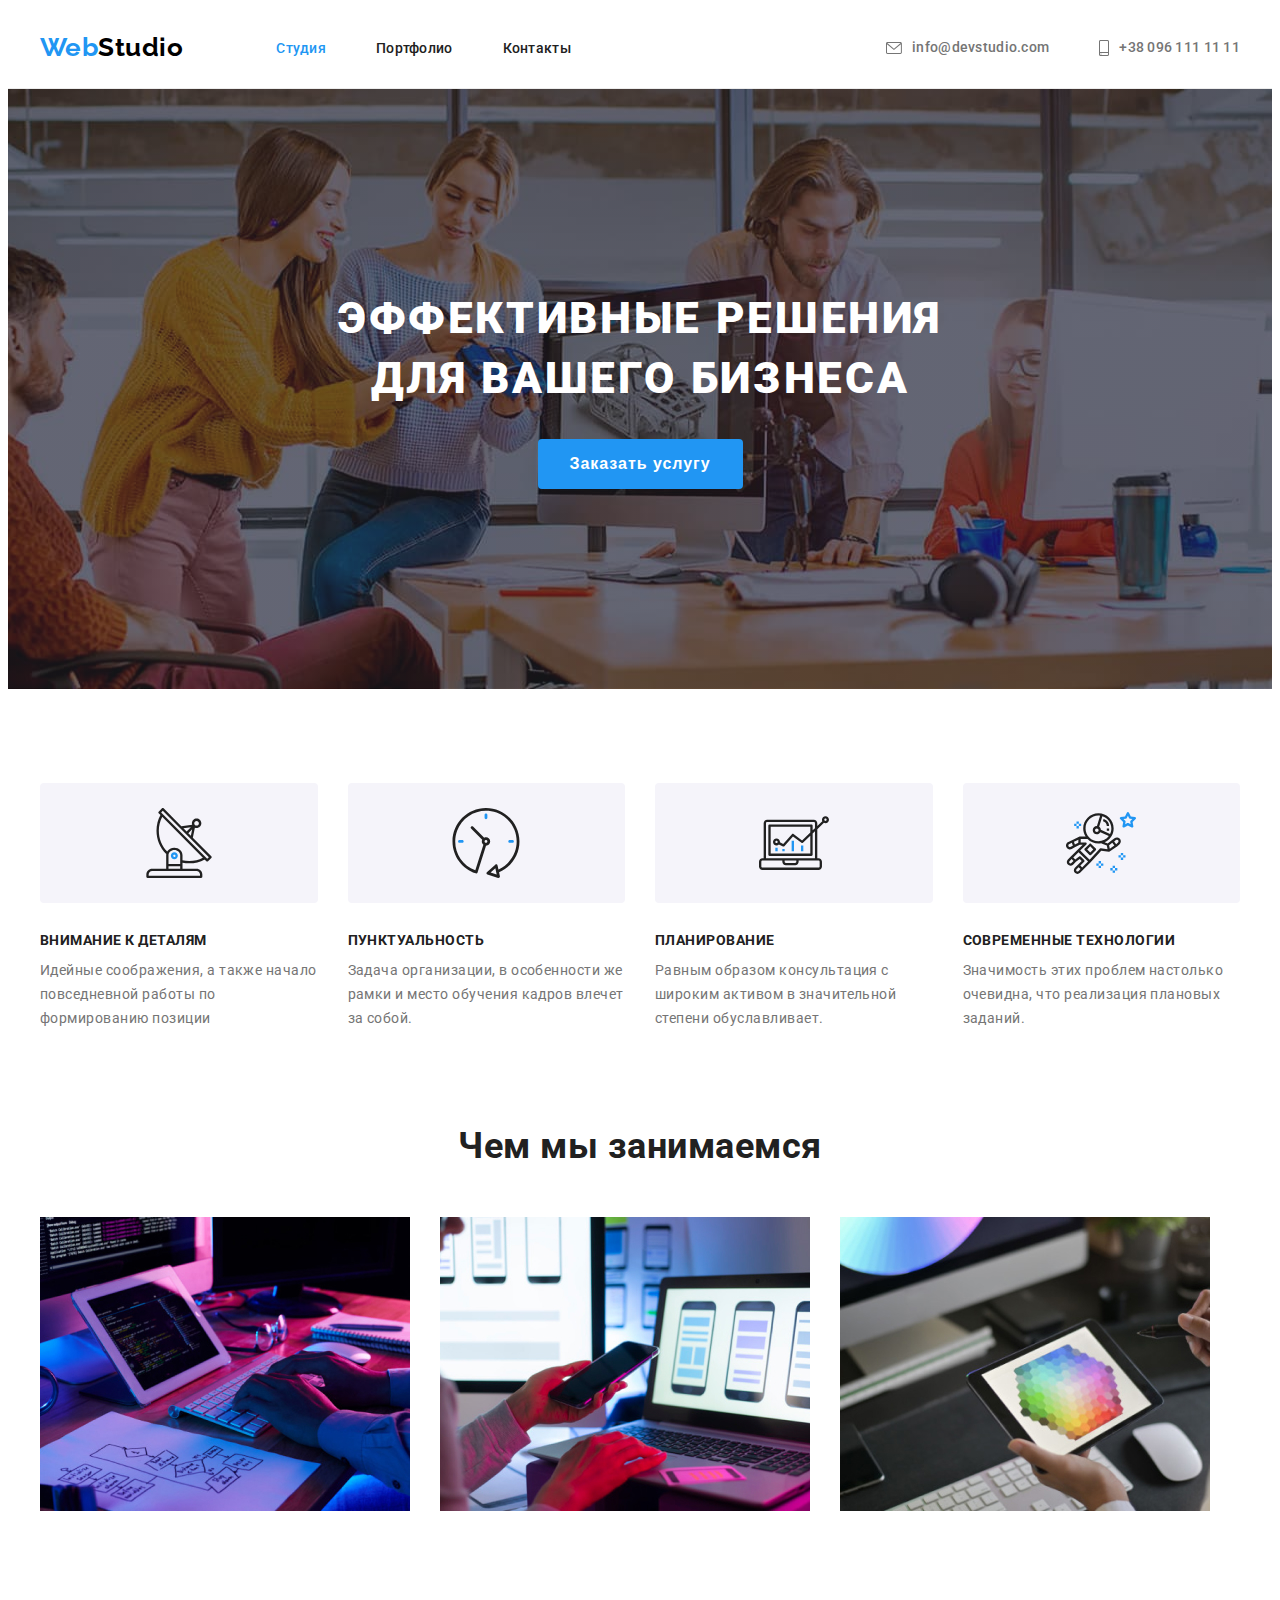
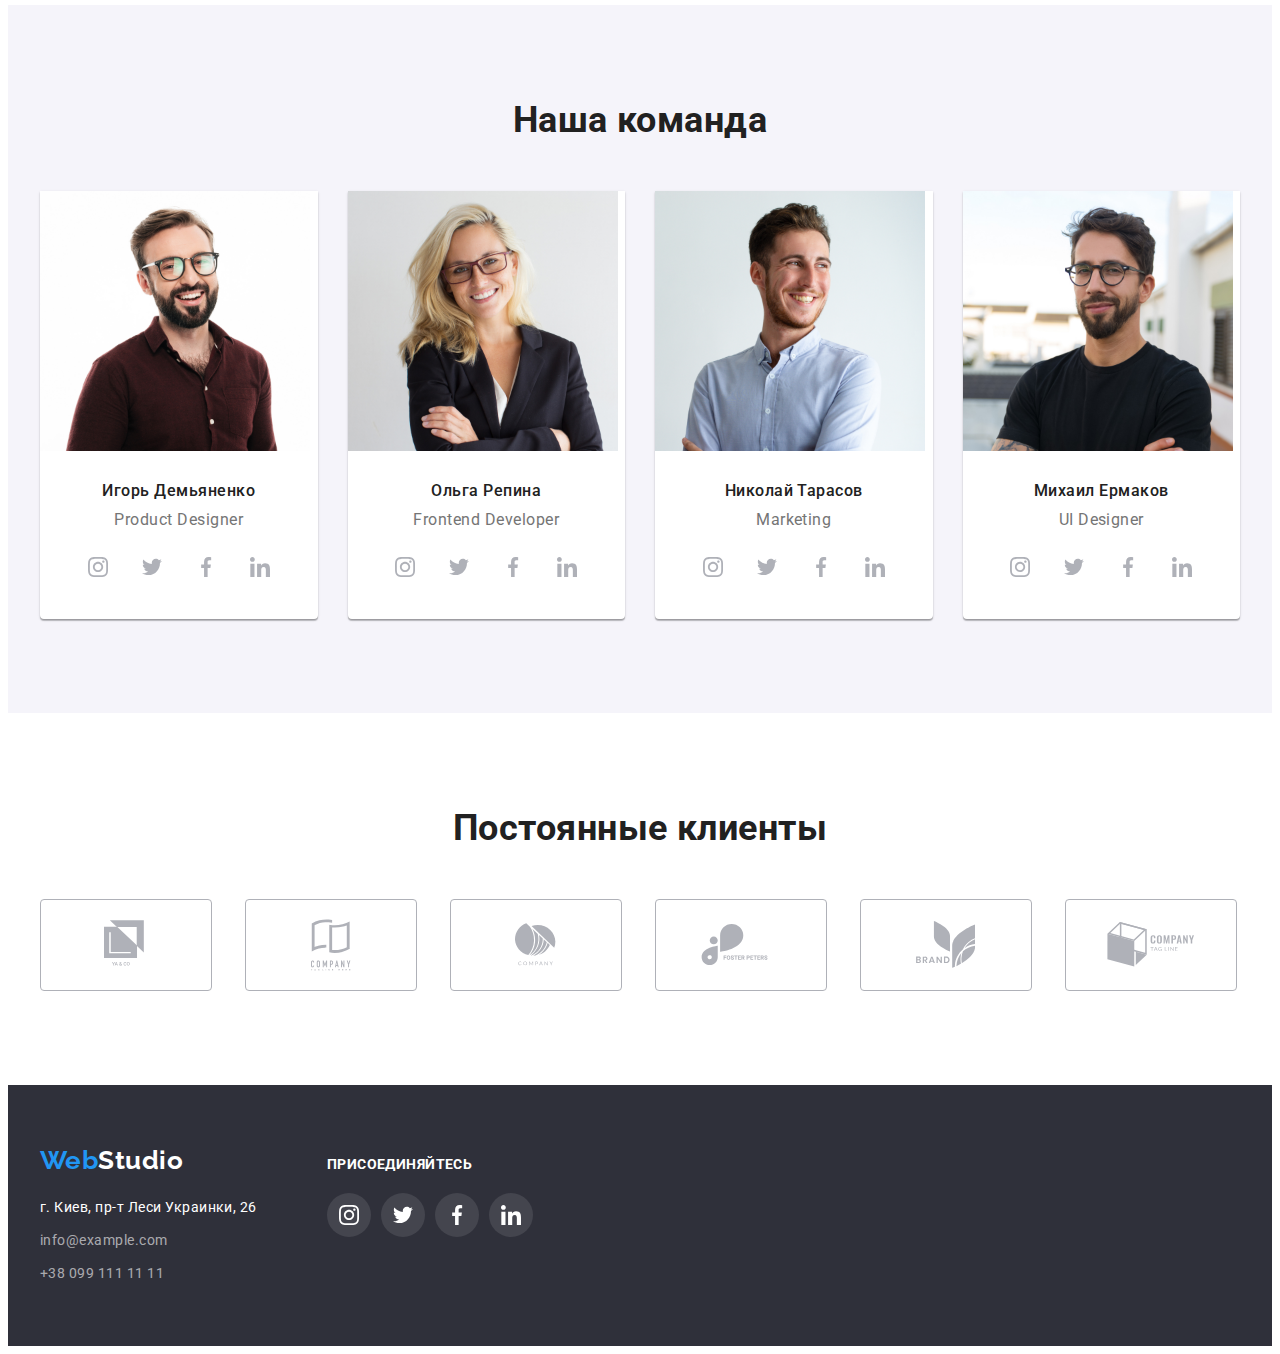
==== index.html @ 0d28faeb "Добавлена 4-я дз" ====
<!DOCTYPE html>
<html lang="ru">
  <head>
    <meta charset="UTF-8" />
    <meta name="viewport" content="width=device-width, initial-scale=1.0" />
    <title>Студия</title>
    <link
      rel="stylesheet"
      href="https://cdnjs.cloudflare.com/ajax/libs/modern-normalize/1.0.0/modern-normalize.css"
      integrity="sha512-Zx6MlUMKSVJoQ+83OwhdILe8cSEsCzfqThJd7J/VA2UrK6Ctj85p+xzqfyuNXE5B1k25uUdmJ2OzItbBy9GHAQ=="
      crossorigin="anonymous"
    />
    <link rel="preconnect" href="https://fonts.gstatic.com" />
    <link
      href="https://fonts.googleapis.com/css2?family=Raleway:wght@700&family=Roboto:wght@400;500;700;900&display=swap"
      rel="stylesheet"
    />
    <link rel="stylesheet" href="./css/styles.css" />
  </head>
  <body>
    <header class="page-header">
      <div class="container">
        <nav class="nav-menu">
          <a href="index.html" lang="en" class="logo link"
            ><span class="logo-title">Web</span>Studio</a
          >
          <ul class="site-nav list">
            <li class="site-nav-item">
              <a href="index.html" class="current link">Студия</a>
            </li>
            <li class="site-nav-item">
              <a href="./portfolio.html" class="link">Портфолио</a>
            </li>
            <li class="site-nav-item">
              <a href="Контакты" class="link">Контакты</a>
            </li>
          </ul>
        </nav>
        <ul class="contact list">
          <li class="site-nav-item">
         
            <a href="mailto:info@devstudio.com" class="contact-header link"
             aria-label="mail" >  <svg class="link-contact" width="16" height="12">
             <use href="../images/icon.svg#icon-envelope-hover">
           </svg>info@devstudio.com</a
            >
          </li>
          <li class="site-nav-item">
        
            <a href="tel:+380961111111" class="contact-header link" aria-label="call"
              >      <svg class="link-contact" width="10" height="16">
             <use href="../images/icon.svg#icon-smartphone">
           </svg>+38 096 111 11 11</a
            >
          </li>
        </ul>
      </div>
    </header>
    <main>
      <!--Hero-->

      <section class="hero main">
          <h1 class="hero-title">Эффективные решения для вашего бизнеса</h1>
          <button type="button" class="btn">Заказать услугу</button>
      </section>

      <!--Features-->

      <section class="section title-features">
        <div class="container">
          <h2 class="section-title visually-hidden">Особенности</h2>
          <ul class="features list">
            <li class="features-item">
              <div class="features-icon">
              <svg class="features-icon-item" width="70" height="70">
             <use href="../images/icon.svg#icon-antenna-1">
           </svg>
              </div>
              <h3 class="features-title">Внимание к деталям</h3>
              <p class="features-text">
                Идейные соображения, а также начало повседневной работы по
                формированию позиции
              </p>
            </li>
            <li class="features-item">
               <div class="features-icon">
              <svg class="features-icon-item" width="70" height="70">
             <use href="../images/icon.svg#icon-clock-1">
           </svg>
              </div>
              <h3 class="features-title">Пунктуальность</h3>
              <p class="features-text">
                Задача организации, в особенности же рамки и место обучения
                кадров влечет за собой.
              </p>
            </li>
            <li class="features-item">
               <div class="features-icon">
              <svg class="features-icon-item" width="70" height="70">
             <use href="../images/icon.svg#icon-diagram-1">
           </svg>
              </div>
              <h3 class="features-title">Планирование</h3>
              <p class="features-text">
                Равным образом консультация с широким активом в значительной
                степени обуславливает.
              </p>
            </li>
            <li class="features-item">
               <div class="features-icon">
              <svg class="features-icon-item" width="70" height="70">
             <use href="../images/icon.svg#icon-astronaut-1">
           </svg>
              </div>
              <h3 class="features-title">Современные технологии</h3>
              <p class="features-text">
                Значимость этих проблем настолько очевидна, что реализация
                плановых заданий.
              </p>
            </li>
          </ul>
        </div>
      </section>

      <!--Our work-->

      <section class="section title-work">
        <div class="container">
          <h2 class="section-title">Чем мы занимаемся</h2>
          <ul class="work list">
            <li class="work-item">
              <img
                src="./images/img-1.jpg"
                alt="Разработка приложений на компьютер"
                width="370"
                height="294"
              />
            </li>
            <li class="work-item">
              <img
                src="./images/img-2.jpg"
                alt="Разработка приложений на телефон"
                width="370"
                height="294"
              />
            </li>
            <li class="work-item">
              <img
                src="./images/img-3.jpg"
                alt="Разработка приложений на планшет"
                width="370"
                height="294"
              />
            </li>
          </ul>
        </div>
      </section>

      <!--Team-->

      <section class="section employees">
        <div class="container">
          <h2 class="section-title">Наша команда</h2>
          <ul class="team list">
            <li class="team-item">
              <img
                src="./images/employee-1.jpg"
                alt="Продуктовый дизайнер"
                width="270"
                height="260"
              />
              <div class="team-card">
                <h3 class="team-title">Игорь Демьяненко</h3>
                <p lang="en" class="team-text">Product Designer</p>
                         <ul class="team-icon list">
                <li class="team-icon-social"><a class="team-social" href="https://www.instagram.com/?hl=ru"> <svg class="team-icon-item" width="20" height="20">
             <use href="../images/icon.svg#icon-instagram-2">
           </svg></a></li>
                <li class="team-icon-social"><a class="team-social" href="https://twitter.com/?lang=ru"> <svg class="team-icon-item" width="20" height="20">
             <use href="../images/icon.svg#icon-twitter-1">
           </svg></a></li>
                <li class="team-icon-social"><a class="team-social" href="https://www.facebook.com/"> <svg class="team-icon-item" width="20" height="20">
             <use href="../images/icon.svg#icon-facebook-1">
           </svg></a></li>
                <li class="team-icon-social"> <a class="team-social" href="https://www.linkedin.com/"><svg class="team-icon-item" width="20" height="20">
             <use href="../images/icon.svg#icon-linkedin-1">
           </svg></a></li>
            </ul>
              </div>
            </li>
            <li class="team-item">
              <img
                src="./images/employee-2.jpg"
                alt="Разработчик пользовательского интерфейса"
                width="270"
                height="260"
              />
              <div class="team-card">
                <h3 class="team-title">Ольга Репина</h3>
                <p lang="en" class="team-text">Frontend Developer</p>
                         <ul class="team-icon list">
                <li class="team-icon-social"><a class="team-social" href="https://www.instagram.com/?hl=ru"> <svg class="team-icon-item" width="20" height="20">
             <use href="../images/icon.svg#icon-instagram-2">
           </svg></a></li>
                <li class="team-icon-social"><a class="team-social" href="https://twitter.com/?lang=ru"> <svg class="team-icon-item" width="20" height="20">
             <use href="../images/icon.svg#icon-twitter-1">
           </svg></a></li>
                <li class="team-icon-social"><a class="team-social" href="https://www.facebook.com/"> <svg class="team-icon-item" width="20" height="20">
             <use href="../images/icon.svg#icon-facebook-1">
           </svg></a></li>
                <li class="team-icon-social"> <a class="team-social" href="https://www.linkedin.com/"><svg class="team-icon-item" width="20" height="20">
             <use href="../images/icon.svg#icon-linkedin-1">
           </svg></a></li>
            </ul>
              </div>
            </li>
            <li class="team-item">
              <img
                src="./images/employee-3.jpg"
                alt="Маркетолог"
                width="270"
                height="260"
              />
              <div class="team-card">
                <h3 class="team-title">Николай Тарасов</h3>
                <p lang="en" class="team-text">Marketing</p>
                         <ul class="team-icon list">
                <li class="team-icon-social"><a class="team-social" href="https://www.instagram.com/?hl=ru"> <svg class="team-icon-item" width="20" height="20">
             <use href="../images/icon.svg#icon-instagram-2">
           </svg></a></li>
                <li class="team-icon-social"><a class="team-social" href="https://twitter.com/?lang=ru"> <svg class="team-icon-item" width="20" height="20">
             <use href="../images/icon.svg#icon-twitter-1">
           </svg></a></li>
                <li class="team-icon-social"><a class="team-social" href="https://www.facebook.com/"> <svg class="team-icon-item" width="20" height="20">
             <use href="../images/icon.svg#icon-facebook-1">
           </svg></a></li>
                <li class="team-icon-social"> <a class="team-social" href="https://www.linkedin.com/"><svg class="team-icon-item" width="20" height="20">
             <use href="../images/icon.svg#icon-linkedin-1">
           </svg></a></li>
            </ul>
              </div>
            </li>
            <li class="team-item">
              <img
                src="./images/employee-4.jpg"
                alt="Дизайнер"
                width="270"
                height="260"
              />
              <div class="team-card">
                <h3 class="team-title">Михаил Ермаков</h3>
                <p lang="en" class="team-text">UI Designer</p>
              
              <ul class="team-icon list">
                <li class="team-icon-social"><a class="team-social" href="https://www.instagram.com/?hl=ru"> <svg class="team-icon-item" width="20" height="20">
             <use href="../images/icon.svg#icon-instagram-2">
           </svg></a></li>
                <li class="team-icon-social"><a class="team-social" href="https://twitter.com/?lang=ru"> <svg class="team-icon-item" width="20" height="20">
             <use href="../images/icon.svg#icon-twitter-1">
           </svg></a></li>
                <li class="team-icon-social"><a class="team-social" href="https://www.facebook.com/"> <svg class="team-icon-item" width="20" height="20">
             <use href="../images/icon.svg#icon-facebook-1">
           </svg></a></li>
                <li class="team-icon-social"> <a class="team-social" href="https://www.linkedin.com/"><svg class="team-icon-item" width="20" height="20">
             <use href="../images/icon.svg#icon-linkedin-1">
           </svg></a></li>
            </ul>
            </li>
          </ul>
        </div>
      </section>
      <!-- Our Clients -->
      <section class="section">
        <div class="container">
        <h2 class="section-title">Постоянные клиенты</h1>
        <ul class="client list">
          <li class="client-item"><a class="client-link link" href=""><svg class="client-logo" width="44" height="49">
            <use href="../images/icon.svg#icon-logo-1"></use>
          </svg></a></li>
           <li class="client-item"><a class="client-link link" href=""><svg class="client-logo" width="40" height="52">
             <use href="../images/icon.svg#icon-logo-2"></use>
          </svg></a></li>
           <li class="client-item"><a class="client-link link" href=""><svg class="client-logo" width="41" height="43">
             <use href="../images/icon.svg#icon-logo-3"></use>
          </svg></a></li>
           <li class="client-item"><a class="client-link link" href=""><svg class="client-logo" width="80" height="42">
             <use href="../images/icon.svg#icon-logo-4"></use>
          </svg></a></li>
           <li class="client-item"><a class="client-link link" href=""><svg class="client-logo" width="59" height="47">
             <use href="../images/icon.svg#icon-logo-5"></use>
          </svg></a></li>
           <li class="client-item"><a class="client-link link" href=""><svg class="client-logo" width="88" height="45">
             <use href="../images/icon.svg#icon-logo-6"></use>
          </svg></a></li>
          
        </ul>
        </div>
      </section>
    </main>
    <footer class="page-footer">
      <div class="container info">
         <div class="contact-container">
        <a href="index.html" lang="en" class="logo link"
          ><span class="logo-title">Web</span
          ><span class="studio">Studio</span></a
        >
        <address class="address-menu">
         
          <ul class="address-nav list">
            <li class="address-item">
              <a
                href="https://goo.gl/maps/wcm8M9rtRjgam5ik7"
                target="_blank"
                rel="noreferrer noopener"
                class="map link"
                >г. Киев, пр-т Леси Украинки, 26</a
              >
            </li>
            <li class="address-item">
              <a href="mailto:info@example.com" class="address-footer link"
                >info@example.com</a
              >
            </li>
            <li class="address-item">
              <a href="tel:+380991111111" class="address-footer link"
                >+38 099 111 11 11</a
              >
            </li>
          </ul>
               
        </address>
        </div>
             <div class="social-connect">
                    <b class="connect-title">присоединяйтесь</b>
          <ul class="connect-social list">
                  <li class="connect-item"><a class="connect-icon-link link" href="https://www.instagram.com/?hl=ru"> <svg class="connect-icon-item" width="20" height="20">
             <use href="../images/icon.svg#icon-instagram-2">
           </svg></a></li>
                <li class="connect-item"><a  class="connect-icon-link link" href="https://twitter.com/?lang=ru"> <svg class="connect-icon-item" width="20" height="20">
             <use href="../images/icon.svg#icon-twitter-1">
           </svg></a></li>
                <li class="connect-item"><a  class="connect-icon-link link" href="https://www.facebook.com/"> <svg class="connect-icon-item" width="20" height="20">
             <use href="../images/icon.svg#icon-facebook-1">
           </svg></a></li>
                <li class="connect-item"> <a  class="connect-icon-link link" href="https://www.linkedin.com/"><svg class="connect-icon-item" width="20" height="20">
             <use href="../images/icon.svg#icon-linkedin-1">
           </svg></a></li>
          </ul>
          </div>
      </div>
    </footer>
  </body>
</html>
---- css/styles.css ----
/*Первичный цвет #757575 */
/* Вторичный цвет для заголовков #212121 */
/* #FFFFFF; */
/*акцент на  #2196F3;*/
/* бекграунд первиный  #E5E5E5; #FFFFFF */
/* бекграунд вторичный  #FFFFFF; */
/* бекграунд дополнителный #2F303A */
/* бекграунд дополнителный2 #F5F4FA; */
/* Первичный шрифт  'Roboto', sans-serif;*/
/* Вторичный шрифт  'Raleway',sans-serif;*/
:root {
  --primary-text-color: #757575;
  --title-text-color: #212121;
  --additional-text-color: #ffffff;
  --accent-text-color: #2196f3;
  --primary-bgr-color: #ffffff;
  --bg-additional-color: #2f303a;
  --accent-bg-color: #2196f3;
  --bg-additional2-color: #f5f4fa;
  --primary-font: 'Roboto', sans-serif;
  --second-font: 'Raleway', sans-serif;
}
body {
  color: var(--primary-text-color);
  background-color: var(--primary-bgr-color);
  font-family: var(--primary-font);
  font-weight: normal;
  letter-spacing: 0.03em;
}
.container {
  margin-left: auto;
  margin-right: auto;
  width: 1200px;
  padding-left: 15px;
  padding-right: 15px;
}
img {
  display: block;
}
.list {
  list-style: none;
  margin: 0;
  padding: 0;
}
.link {
  text-decoration: none;
}
/* Cкрытые заголовки */
.visually-hidden {
  position: absolute !important;
  clip: rect(1px 1px 1px 1px); /* IE6 IE7 */
  clip: rect(1px 1px 1px 1px);
  padding: 0 !important;
  border: 0 !important;
  height: 1px !important;
  width: 1px !important;
  overflow: hidden;
}

/* header */
.page-header {
  background-color: var(--primary-bgr-color);
  padding-top: 24px;
  padding-bottom: 25px;
  border-bottom: 1px solid #ececec;
}

.logo {
  color: #000000;
  font-family: var(--second-font);
  font-weight: bold;
  font-size: 26px;
  line-height: 1.2;
}
.logo-title {
  color: var(--accent-text-color);
}

.nav-menu,
.site-nav {
  display: flex;
  align-items: center;
}

.page-header .container {
  display: flex;
  align-items: center;
}

.site-nav,
.contact {
  display: flex;
}
.site-nav {
  margin-left: 93px;
}
.contact {
  margin-left: auto;
}

.site-nav-item:not(:last-child) {
  margin-right: 50px;
}
.site-nav .link {
  color: var(--title-text-color);
  font-weight: 500;
  font-size: 14px;
  line-height: 1.14;
  letter-spacing: 0.02em;
}

.site-nav .link:focus,
.site-nav .link:hover,
.contact-header:focus,
.contact-header:hover,
.link-contact:hover,
.link-contact:focus {
  color: var(--accent-text-color);
  fill: var(--accent-text-color);
}
.site-nav .current.link {
  color: var(--accent-text-color);
}

.contact-header {
  color: var(--primary-text-color);
  fill: var(--primary-text-color);
  font-weight: 500;
  font-size: 14px;
  line-height: 1.14;
  letter-spacing: 0.02em;
  display: flex;
  align-items: center;
}

.link-contact {
  margin-right: 10px;
}

/* hero */
.hero {
  background-color: #c4c4c4;
  padding-top: 200px;
  padding-bottom: 200px;
}
.main {
  max-width: 1600px;
  text-align: center;
  margin: 0 auto;
  background-image: linear-gradient(
      rgba(47, 48, 58, 0.4),
      rgba(47, 48, 58, 0.4)
    ),
    url(../images/hero/hero.jpg);
  background-repeat: no-repeat;
  background-position: center;
  background-size: cover;
}
.hero-title {
  margin-top: 0;
  color: var(--additional-text-color);
  font-weight: 900;
  font-size: 44px;
  line-height: 1.36;
  letter-spacing: 0.06em;
  text-transform: uppercase;
  width: 696px;
  margin: 0 auto 30px;
}
.btn {
  min-width: 200px;
  color: var(--additional-text-color);
  background-color: var(--accent-bg-color);
  border-radius: 4px;
  border: none;
  font-weight: bold;
  font-size: 16px;
  line-height: 1.87;
  text-align: center;
  letter-spacing: 0.06em;
  cursor: pointer;
  padding: 10px 32px;
}
.btn:hover,
.btn:focus {
  background-color: #188ce8;
}
.section {
  padding-top: 94px;
  padding-bottom: 94px;
}
/* section */
.section-title {
  margin-top: 0;
  margin-bottom: 50px;
  color: var(--title-text-color);
  font-weight: bold;
  font-size: 36px;
  line-height: 1.17;
  text-align: center;
}
/* features */
.features {
  display: flex;
  flex-wrap: wrap;
  margin-left: -30px;
  margin-top: -30px;
}
.section.title-features {
  padding-bottom: 0;
}
.features-item {
  flex-basis: calc((100% - 4 * 30px) / 4);
  margin-left: 30px;
  margin-top: 30px;
}

.features .features-title {
  margin-top: 0;
  margin-bottom: 10px;
  color: var(--title-text-color);
  font-weight: bold;
  font-size: 14px;
  line-height: 1.14;
  text-transform: uppercase;
}
.features-text {
  margin-top: 0;
  margin-bottom: 0;
  font-size: 14px;
  line-height: 1.71;
}
.features-icon {
  background-color: var(--bg-additional2-color);
  border-radius: 4px;
  margin-bottom: 30px;
  padding: 25px 100px;
  display: flex;
  justify-content: center;
  align-items: center;
}
.features-icon-item {
  fill: var(--title-text-color);
}
/* work */
.work {
  display: flex;
  flex-wrap: wrap;
  margin-top: -30px;
  margin-left: -30px;
}
.work-item {
  flex-basis: calc(100% / 3- 30px);
  margin-top: 30px;
  margin-left: 30px;
}
.section.title-work {
  padding-top: 94px;
}

/* Team */
.section.employees {
  background-color: var(--bg-additional2-color);
}
.team {
  display: flex;
  flex-wrap: wrap;
  margin-top: -30px;
  margin-left: -30px;
}

.team-item {
  flex-basis: calc((100% - 4 * 30px) / 4);
  margin-top: 30px;
  margin-left: 30px;
  background-color: var(--additional-text-color);
  box-shadow: 0px 1px 3px rgba(0, 0, 0, 0.12), 0px 1px 1px rgba(0, 0, 0, 0.14),
    0px 2px 1px rgba(0, 0, 0, 0.2);
  border-radius: 0px 0px 4px 4px;
}
.team-card {
  padding-top: 30px;
  padding-bottom: 30px;
}
.team .team-title {
  margin-top: 0;
  margin-bottom: 10px;
  color: var(--title-text-color);
  font-weight: 500;
  font-size: 16px;
  line-height: 1.19;
  text-align: center;
}
.team-text {
  margin-top: 0;
  margin-bottom: 16px;
  font-size: 16px;
  line-height: 1.19;
  text-align: center;
}
.team-icon {
  display: flex;
  justify-content: center;
}
.team-icon-social:not(:last-child) {
  margin-right: 10px;
}

.team-social {
  width: 44px;
  height: 44px;
  fill: #afb1b8;
  display: flex;
  justify-content: center;
  align-items: center;
}

.team-social:hover,
.team-social:focus {
  fill: var(--additional-text-color);
  border-radius: 50%;
  background-color: var(--accent-text-color);
}
.client {
  display: flex;
  flex-wrap: wrap;
  margin-top: -30px;
  margin-left: -30px;
}
.client-item {
  flex-basis: calc((100% - 6 * 30px) / 6);
  margin-top: 30px;
  margin-left: 30px;
}
.client-link {
  width: 170px;
  height: 90px;
  border: 1px solid #afb1b8;
  border-radius: 4px;
  display: flex;
  justify-content: center;
  align-items: center;
  fill: #afb1b8;
}

.client-link:hover,
.client-link:focus {
  fill: var(--accent-bg-color);
  border: 1px solid #2196f3;
}

/* footer */
.page-footer {
  background-color: var(--bg-additional-color);
  padding-top: 60px;
  padding-bottom: 60px;
}
.info {
  display: flex;
  align-items: baseline;
}
.studio {
  color: var(--additional-text-color);
}
.page-footer .logo {
  display: inline-block;
  margin-top: 0;
  margin-bottom: 20px;
}
.address-menu {
  font-style: normal;
}

.address-item:not(:last-child) {
  margin-bottom: 9px;
}
.address-footer {
  color: rgba(255, 255, 255, 0.6);
  font-size: 14px;
  line-height: 1.71;
}
.map {
  color: var(--additional-text-color);
  font-size: 14px;
  line-height: 1.71;
}
/* social link footer */
.connect-title {
  margin-top: 0;
  margin-bottom: 20px;
  font-weight: bold;
  font-size: 14px;
  line-height: 1.14;
  letter-spacing: 0.03em;
  text-transform: uppercase;
  color: var(--additional-text-color);
  display: inline-block;
}

.social-connect {
  margin-left: 70px;
}
.connect-social {
  display: flex;
}
.connect-icon-link {
  width: 44px;
  height: 44px;
  border-radius: 50%;
  background-color: rgba(255, 255, 255, 0.1);
  display: flex;
  justify-content: center;
  align-items: center;
}
.connect-icon-item {
  fill: var(--primary-bgr-color);
}
.connect-icon-link:hover,
.connect-icon-link:focus {
  background-color: var(--accent-text-color);
}
.connect-item:not(:last-child) {
  margin-right: 10px;
}
/* main портфолио */
.filter {
  display: flex;
  justify-content: center;
  margin-bottom: 50px;
}
.filter-item:not(:last-child) {
  margin-right: 8px;
}
.filter-btn {
  color: var(--title-text-color);
  background-color: var(--bg-additional2-color);
  font-weight: 500;
  font-size: 16px;
  line-height: 1.62;
  text-align: center;
  font-style: inherit;
  border-radius: 4px;
  border: none;
  cursor: pointer;
  padding: 6px 22px;
}
.filter-btn:hover,
.filter-btn:focus {
  background-color: var(--accent-text-color);
  color: var(--additional-text-color);
  box-shadow: 0px 3px 1px rgba(0, 0, 0, 0.1), 0px 1px 2px rgba(0, 0, 0, 0.08),
    0px 2px 2px rgba(0, 0, 0, 0.12);
  outline: none;
}
.project-title {
  font-weight: bold;
  font-size: 18px;
  line-height: 2;
  letter-spacing: 0.06em;
  color: var(--title-text-color);
  margin-top: 0;
  margin-bottom: 4px;
}

.project-text {
  font-size: 16px;
  line-height: 1.87;
  margin: 0;
  color: var(--primary-text-color);
}
.project {
  display: flex;
  flex-wrap: wrap;
}

.project-item {
  width: 370px;
  margin-right: 30px;
  margin-bottom: 30px;
}
.project-item:nth-child(3n) {
  margin-right: 0;
}

.project-item:nth-last-child(-n + 3) {
  margin-bottom: 0;
}
.border-card {
  padding: 20px 24px;
  border: 1px solid #eeeeee;
  border-top: none;
}
.project-link:hover {
  display: block;
  box-shadow: 0px 1px 1px rgba(0, 0, 0, 0.12), 0px 4px 4px rgba(0, 0, 0, 0.06),
    1px 4px 6px rgba(0, 0, 0, 0.16);
}
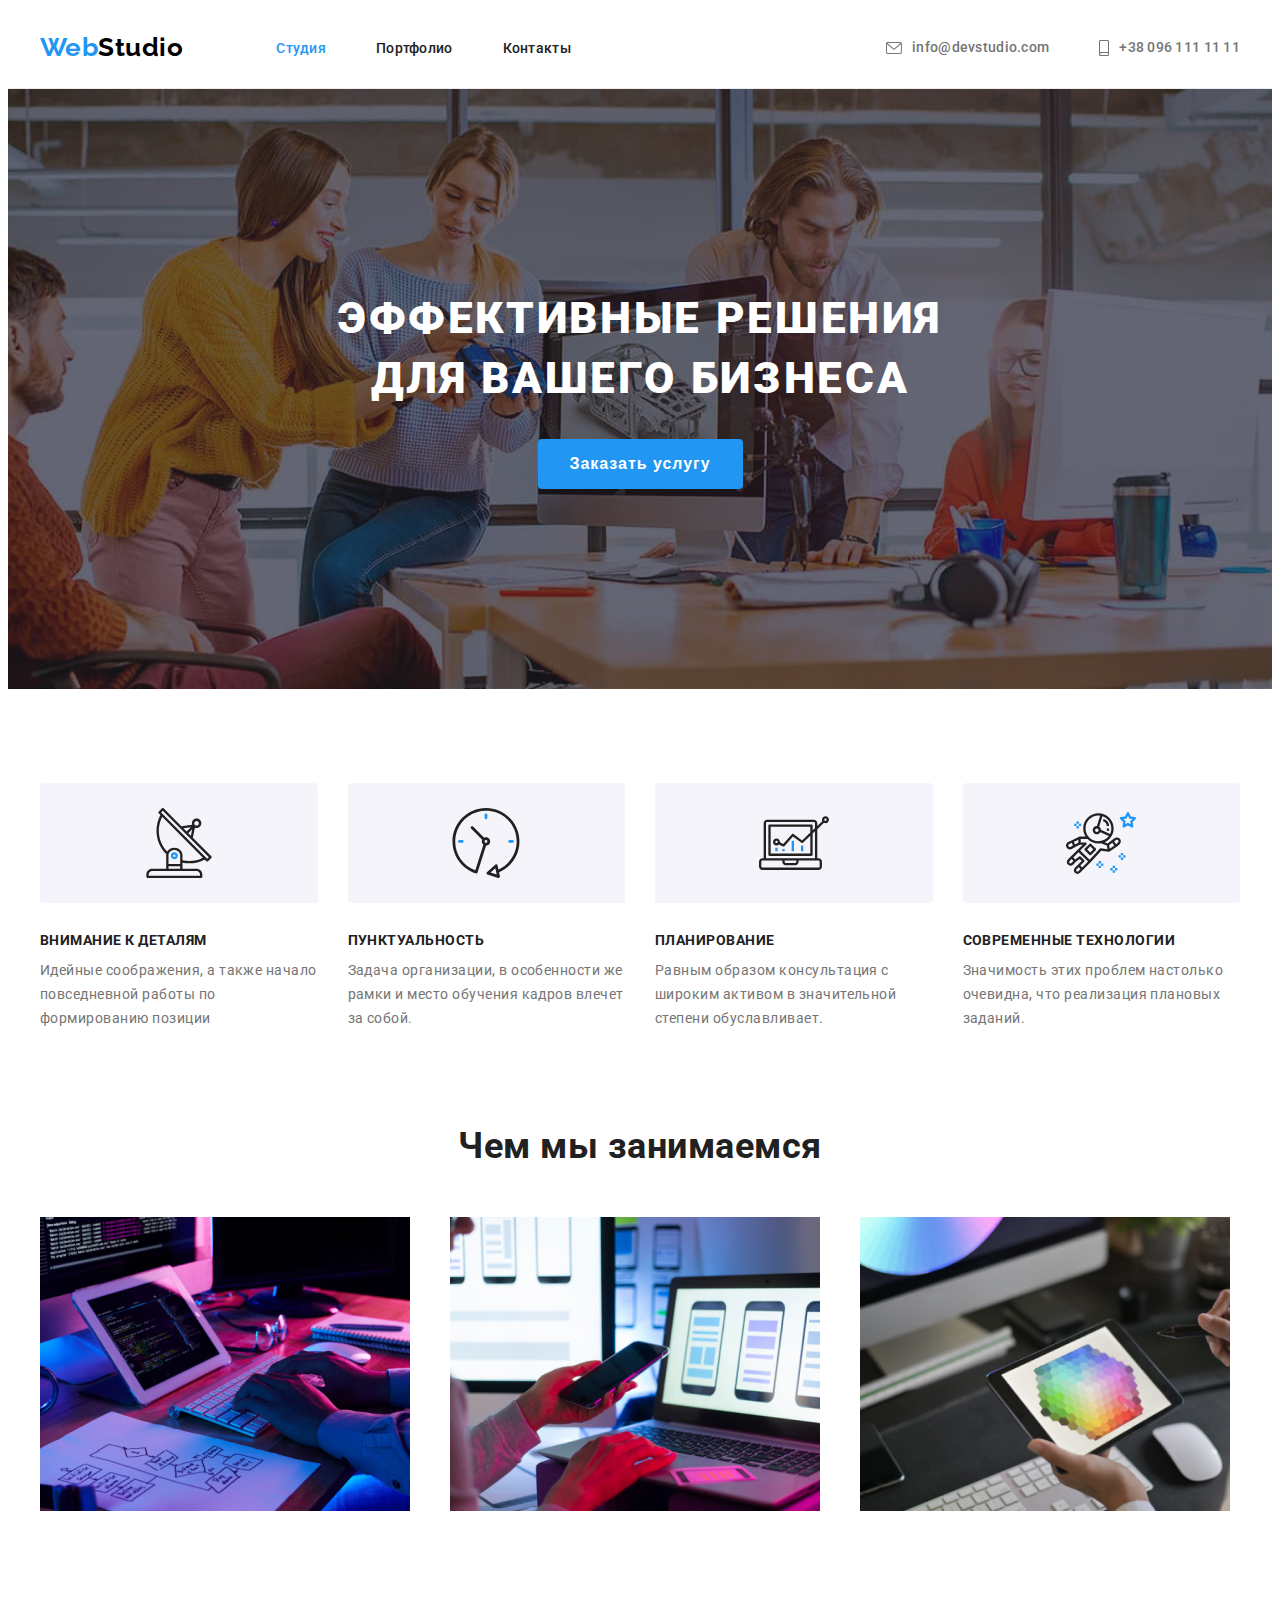
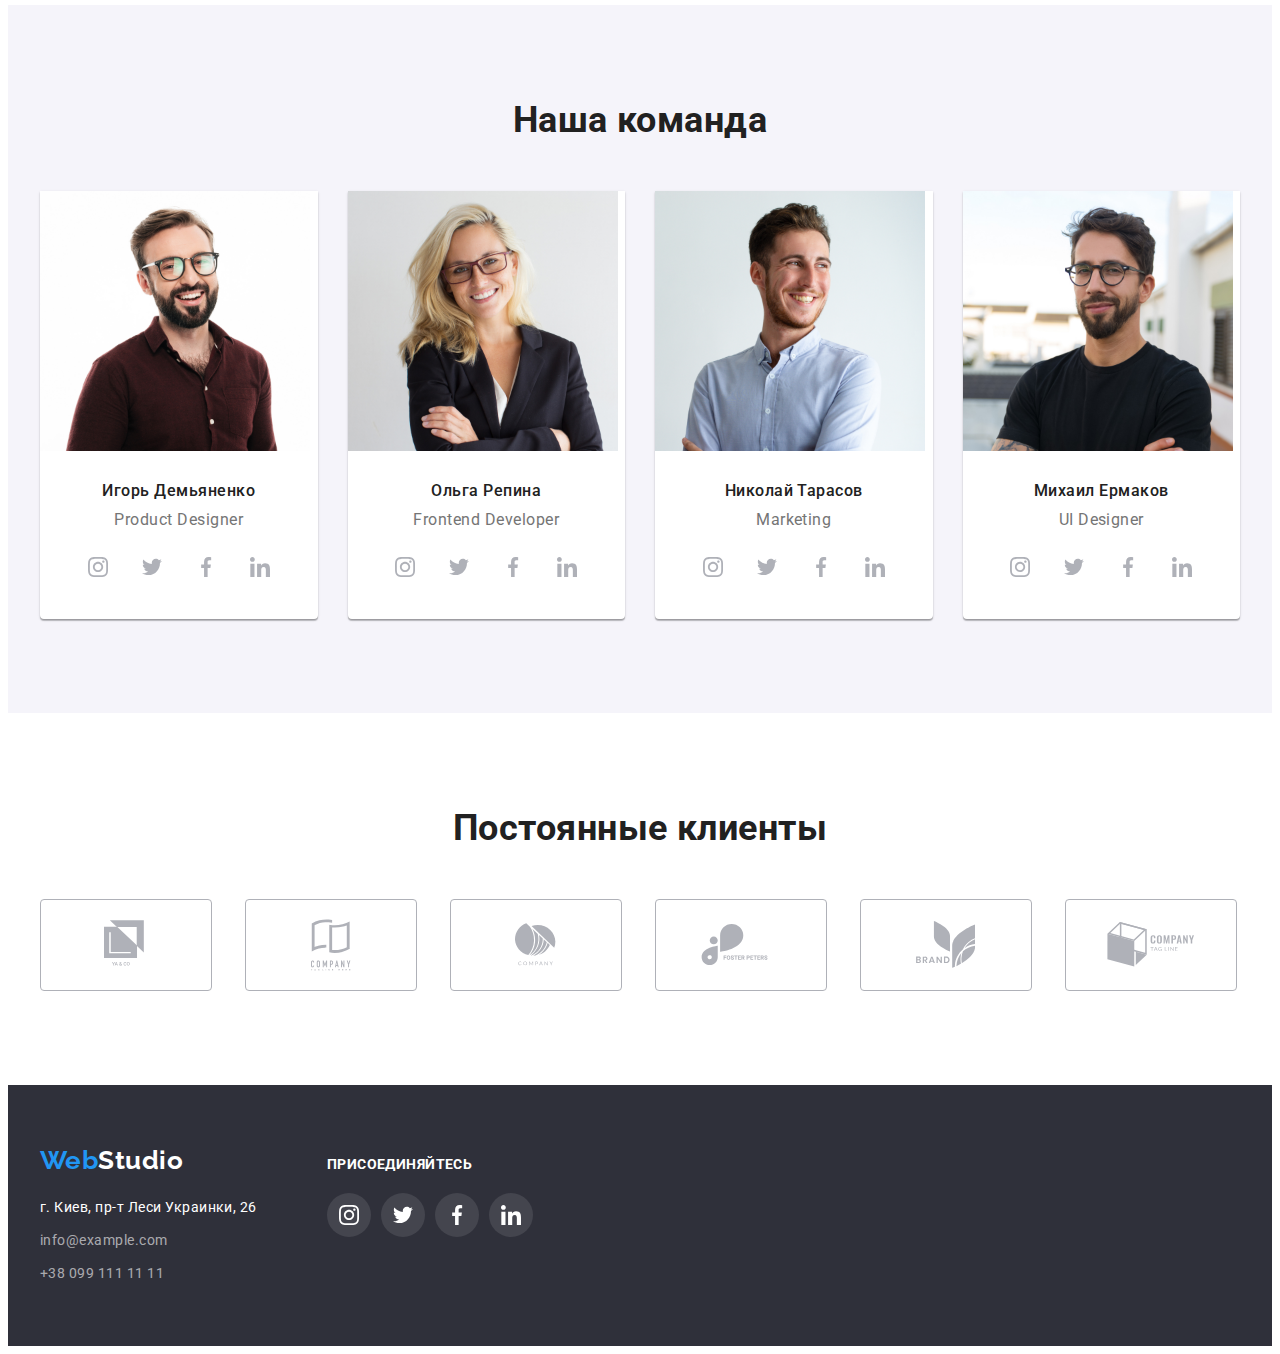
==== commit 5a5df5bd: "поменян путь для свг" ====
--- a/index.html
+++ b/index.html
@@ -38,19 +38,25 @@
         </nav>
         <ul class="contact list">
           <li class="site-nav-item">
-         
-            <a href="mailto:info@devstudio.com" class="contact-header link"
-             aria-label="mail" >  <svg class="link-contact" width="16" height="12">
-             <use href="../images/icon.svg#icon-envelope-hover">
-           </svg>info@devstudio.com</a
+            <a
+              href="mailto:info@devstudio.com"
+              class="contact-header link"
+              aria-label="mail"
+            >
+              <svg class="link-contact" width="16" height="12">
+                <use href="./images/icon.svg#icon-envelope-hover"></use></svg
+              >info@devstudio.com</a
             >
           </li>
           <li class="site-nav-item">
-        
-            <a href="tel:+380961111111" class="contact-header link" aria-label="call"
-              >      <svg class="link-contact" width="10" height="16">
-             <use href="../images/icon.svg#icon-smartphone">
-           </svg>+38 096 111 11 11</a
+            <a
+              href="tel:+380961111111"
+              class="contact-header link"
+              aria-label="call"
+            >
+              <svg class="link-contact" width="10" height="16">
+                <use href="./images/icon.svg#icon-smartphone"></use></svg
+              >+38 096 111 11 11</a
             >
           </li>
         </ul>
@@ -60,8 +66,8 @@
       <!--Hero-->
 
       <section class="hero main">
-          <h1 class="hero-title">Эффективные решения для вашего бизнеса</h1>
-          <button type="button" class="btn">Заказать услугу</button>
+        <h1 class="hero-title">Эффективные решения для вашего бизнеса</h1>
+        <button type="button" class="btn">Заказать услугу</button>
       </section>
 
       <!--Features-->
@@ -72,9 +78,9 @@
           <ul class="features list">
             <li class="features-item">
               <div class="features-icon">
-              <svg class="features-icon-item" width="70" height="70">
-             <use href="../images/icon.svg#icon-antenna-1">
-           </svg>
+                <svg class="features-icon-item" width="70" height="70">
+                  <use href="./images/icon.svg#icon-antenna-1"></use>
+                </svg>
               </div>
               <h3 class="features-title">Внимание к деталям</h3>
               <p class="features-text">
@@ -83,10 +89,10 @@
               </p>
             </li>
             <li class="features-item">
-               <div class="features-icon">
-              <svg class="features-icon-item" width="70" height="70">
-             <use href="../images/icon.svg#icon-clock-1">
-           </svg>
+              <div class="features-icon">
+                <svg class="features-icon-item" width="70" height="70">
+                  <use href="./images/icon.svg#icon-clock-1"></use>
+                </svg>
               </div>
               <h3 class="features-title">Пунктуальность</h3>
               <p class="features-text">
@@ -95,10 +101,10 @@
               </p>
             </li>
             <li class="features-item">
-               <div class="features-icon">
-              <svg class="features-icon-item" width="70" height="70">
-             <use href="../images/icon.svg#icon-diagram-1">
-           </svg>
+              <div class="features-icon">
+                <svg class="features-icon-item" width="70" height="70">
+                  <use href="./images/icon.svg#icon-diagram-1"></use>
+                </svg>
               </div>
               <h3 class="features-title">Планирование</h3>
               <p class="features-text">
@@ -107,10 +113,10 @@
               </p>
             </li>
             <li class="features-item">
-               <div class="features-icon">
-              <svg class="features-icon-item" width="70" height="70">
-             <use href="../images/icon.svg#icon-astronaut-1">
-           </svg>
+              <div class="features-icon">
+                <svg class="features-icon-item" width="70" height="70">
+                  <use href="./images/icon.svg#icon-astronaut-1"></use>
+                </svg>
               </div>
               <h3 class="features-title">Современные технологии</h3>
               <p class="features-text">
@@ -172,20 +178,43 @@
               <div class="team-card">
                 <h3 class="team-title">Игорь Демьяненко</h3>
                 <p lang="en" class="team-text">Product Designer</p>
-                         <ul class="team-icon list">
-                <li class="team-icon-social"><a class="team-social" href="https://www.instagram.com/?hl=ru"> <svg class="team-icon-item" width="20" height="20">
-             <use href="../images/icon.svg#icon-instagram-2">
-           </svg></a></li>
-                <li class="team-icon-social"><a class="team-social" href="https://twitter.com/?lang=ru"> <svg class="team-icon-item" width="20" height="20">
-             <use href="../images/icon.svg#icon-twitter-1">
-           </svg></a></li>
-                <li class="team-icon-social"><a class="team-social" href="https://www.facebook.com/"> <svg class="team-icon-item" width="20" height="20">
-             <use href="../images/icon.svg#icon-facebook-1">
-           </svg></a></li>
-                <li class="team-icon-social"> <a class="team-social" href="https://www.linkedin.com/"><svg class="team-icon-item" width="20" height="20">
-             <use href="../images/icon.svg#icon-linkedin-1">
-           </svg></a></li>
-            </ul>
+                <ul class="team-icon list">
+                  <li class="team-icon-social">
+                    <a
+                      class="team-social"
+                      href="https://www.instagram.com/?hl=ru"
+                    >
+                      <svg class="team-icon-item" width="20" height="20">
+                        <use
+                          href="../images/icon.svg#icon-instagram-2"
+                        ></use></svg
+                    ></a>
+                  </li>
+                  <li class="team-icon-social">
+                    <a class="team-social" href="https://twitter.com/?lang=ru">
+                      <svg class="team-icon-item" width="20" height="20">
+                        <use
+                          href="../images/icon.svg#icon-twitter-1"
+                        ></use></svg
+                    ></a>
+                  </li>
+                  <li class="team-icon-social">
+                    <a class="team-social" href="https://www.facebook.com/">
+                      <svg class="team-icon-item" width="20" height="20">
+                        <use
+                          href="../images/icon.svg#icon-facebook-1"
+                        ></use></svg
+                    ></a>
+                  </li>
+                  <li class="team-icon-social">
+                    <a class="team-social" href="https://www.linkedin.com/"
+                      ><svg class="team-icon-item" width="20" height="20">
+                        <use
+                          href="../images/icon.svg#icon-linkedin-1"
+                        ></use></svg
+                    ></a>
+                  </li>
+                </ul>
               </div>
             </li>
             <li class="team-item">
@@ -198,20 +227,43 @@
               <div class="team-card">
                 <h3 class="team-title">Ольга Репина</h3>
                 <p lang="en" class="team-text">Frontend Developer</p>
-                         <ul class="team-icon list">
-                <li class="team-icon-social"><a class="team-social" href="https://www.instagram.com/?hl=ru"> <svg class="team-icon-item" width="20" height="20">
-             <use href="../images/icon.svg#icon-instagram-2">
-           </svg></a></li>
-                <li class="team-icon-social"><a class="team-social" href="https://twitter.com/?lang=ru"> <svg class="team-icon-item" width="20" height="20">
-             <use href="../images/icon.svg#icon-twitter-1">
-           </svg></a></li>
-                <li class="team-icon-social"><a class="team-social" href="https://www.facebook.com/"> <svg class="team-icon-item" width="20" height="20">
-             <use href="../images/icon.svg#icon-facebook-1">
-           </svg></a></li>
-                <li class="team-icon-social"> <a class="team-social" href="https://www.linkedin.com/"><svg class="team-icon-item" width="20" height="20">
-             <use href="../images/icon.svg#icon-linkedin-1">
-           </svg></a></li>
-            </ul>
+                <ul class="team-icon list">
+                  <li class="team-icon-social">
+                    <a
+                      class="team-social"
+                      href="https://www.instagram.com/?hl=ru"
+                    >
+                      <svg class="team-icon-item" width="20" height="20">
+                        <use
+                          href="../images/icon.svg#icon-instagram-2"
+                        ></use></svg
+                    ></a>
+                  </li>
+                  <li class="team-icon-social">
+                    <a class="team-social" href="https://twitter.com/?lang=ru">
+                      <svg class="team-icon-item" width="20" height="20">
+                        <use
+                          href="../images/icon.svg#icon-twitter-1"
+                        ></use></svg
+                    ></a>
+                  </li>
+                  <li class="team-icon-social">
+                    <a class="team-social" href="https://www.facebook.com/">
+                      <svg class="team-icon-item" width="20" height="20">
+                        <use
+                          href="../images/icon.svg#icon-facebook-1"
+                        ></use></svg
+                    ></a>
+                  </li>
+                  <li class="team-icon-social">
+                    <a class="team-social" href="https://www.linkedin.com/"
+                      ><svg class="team-icon-item" width="20" height="20">
+                        <use
+                          href="../images/icon.svg#icon-linkedin-1"
+                        ></use></svg
+                    ></a>
+                  </li>
+                </ul>
               </div>
             </li>
             <li class="team-item">
@@ -224,20 +276,43 @@
               <div class="team-card">
                 <h3 class="team-title">Николай Тарасов</h3>
                 <p lang="en" class="team-text">Marketing</p>
-                         <ul class="team-icon list">
-                <li class="team-icon-social"><a class="team-social" href="https://www.instagram.com/?hl=ru"> <svg class="team-icon-item" width="20" height="20">
-             <use href="../images/icon.svg#icon-instagram-2">
-           </svg></a></li>
-                <li class="team-icon-social"><a class="team-social" href="https://twitter.com/?lang=ru"> <svg class="team-icon-item" width="20" height="20">
-             <use href="../images/icon.svg#icon-twitter-1">
-           </svg></a></li>
-                <li class="team-icon-social"><a class="team-social" href="https://www.facebook.com/"> <svg class="team-icon-item" width="20" height="20">
-             <use href="../images/icon.svg#icon-facebook-1">
-           </svg></a></li>
-                <li class="team-icon-social"> <a class="team-social" href="https://www.linkedin.com/"><svg class="team-icon-item" width="20" height="20">
-             <use href="../images/icon.svg#icon-linkedin-1">
-           </svg></a></li>
-            </ul>
+                <ul class="team-icon list">
+                  <li class="team-icon-social">
+                    <a
+                      class="team-social"
+                      href="https://www.instagram.com/?hl=ru"
+                    >
+                      <svg class="team-icon-item" width="20" height="20">
+                        <use
+                          href="../images/icon.svg#icon-instagram-2"
+                        ></use></svg
+                    ></a>
+                  </li>
+                  <li class="team-icon-social">
+                    <a class="team-social" href="https://twitter.com/?lang=ru">
+                      <svg class="team-icon-item" width="20" height="20">
+                        <use
+                          href="../images/icon.svg#icon-twitter-1"
+                        ></use></svg
+                    ></a>
+                  </li>
+                  <li class="team-icon-social">
+                    <a class="team-social" href="https://www.facebook.com/">
+                      <svg class="team-icon-item" width="20" height="20">
+                        <use
+                          href="../images/icon.svg#icon-facebook-1"
+                        ></use></svg
+                    ></a>
+                  </li>
+                  <li class="team-icon-social">
+                    <a class="team-social" href="https://www.linkedin.com/"
+                      ><svg class="team-icon-item" width="20" height="20">
+                        <use
+                          href="../images/icon.svg#icon-linkedin-1"
+                        ></use></svg
+                    ></a>
+                  </li>
+                </ul>
               </div>
             </li>
             <li class="team-item">
@@ -250,21 +325,45 @@
               <div class="team-card">
                 <h3 class="team-title">Михаил Ермаков</h3>
                 <p lang="en" class="team-text">UI Designer</p>
-              
-              <ul class="team-icon list">
-                <li class="team-icon-social"><a class="team-social" href="https://www.instagram.com/?hl=ru"> <svg class="team-icon-item" width="20" height="20">
-             <use href="../images/icon.svg#icon-instagram-2">
-           </svg></a></li>
-                <li class="team-icon-social"><a class="team-social" href="https://twitter.com/?lang=ru"> <svg class="team-icon-item" width="20" height="20">
-             <use href="../images/icon.svg#icon-twitter-1">
-           </svg></a></li>
-                <li class="team-icon-social"><a class="team-social" href="https://www.facebook.com/"> <svg class="team-icon-item" width="20" height="20">
-             <use href="../images/icon.svg#icon-facebook-1">
-           </svg></a></li>
-                <li class="team-icon-social"> <a class="team-social" href="https://www.linkedin.com/"><svg class="team-icon-item" width="20" height="20">
-             <use href="../images/icon.svg#icon-linkedin-1">
-           </svg></a></li>
-            </ul>
+
+                <ul class="team-icon list">
+                  <li class="team-icon-social">
+                    <a
+                      class="team-social"
+                      href="https://www.instagram.com/?hl=ru"
+                    >
+                      <svg class="team-icon-item" width="20" height="20">
+                        <use
+                          href="../images/icon.svg#icon-instagram-2"
+                        ></use></svg
+                    ></a>
+                  </li>
+                  <li class="team-icon-social">
+                    <a class="team-social" href="https://twitter.com/?lang=ru">
+                      <svg class="team-icon-item" width="20" height="20">
+                        <use
+                          href="../images/icon.svg#icon-twitter-1"
+                        ></use></svg
+                    ></a>
+                  </li>
+                  <li class="team-icon-social">
+                    <a class="team-social" href="https://www.facebook.com/">
+                      <svg class="team-icon-item" width="20" height="20">
+                        <use
+                          href="../images/icon.svg#icon-facebook-1"
+                        ></use></svg
+                    ></a>
+                  </li>
+                  <li class="team-icon-social">
+                    <a class="team-social" href="https://www.linkedin.com/"
+                      ><svg class="team-icon-item" width="20" height="20">
+                        <use
+                          href="../images/icon.svg#icon-linkedin-1"
+                        ></use></svg
+                    ></a>
+                  </li>
+                </ul>
+              </div>
             </li>
           </ul>
         </div>
@@ -272,82 +371,118 @@
       <!-- Our Clients -->
       <section class="section">
         <div class="container">
-        <h2 class="section-title">Постоянные клиенты</h1>
-        <ul class="client list">
-          <li class="client-item"><a class="client-link link" href=""><svg class="client-logo" width="44" height="49">
-            <use href="../images/icon.svg#icon-logo-1"></use>
-          </svg></a></li>
-           <li class="client-item"><a class="client-link link" href=""><svg class="client-logo" width="40" height="52">
-             <use href="../images/icon.svg#icon-logo-2"></use>
-          </svg></a></li>
-           <li class="client-item"><a class="client-link link" href=""><svg class="client-logo" width="41" height="43">
-             <use href="../images/icon.svg#icon-logo-3"></use>
-          </svg></a></li>
-           <li class="client-item"><a class="client-link link" href=""><svg class="client-logo" width="80" height="42">
-             <use href="../images/icon.svg#icon-logo-4"></use>
-          </svg></a></li>
-           <li class="client-item"><a class="client-link link" href=""><svg class="client-logo" width="59" height="47">
-             <use href="../images/icon.svg#icon-logo-5"></use>
-          </svg></a></li>
-           <li class="client-item"><a class="client-link link" href=""><svg class="client-logo" width="88" height="45">
-             <use href="../images/icon.svg#icon-logo-6"></use>
-          </svg></a></li>
-          
-        </ul>
+          <h2 class="section-title">Постоянные клиенты</h2>
+          <ul class="client list">
+            <li class="client-item">
+              <a class="client-link link" href=""
+                ><svg class="client-logo" width="44" height="49">
+                  <use href="./images/icon.svg#icon-logo-1"></use></svg
+              ></a>
+            </li>
+            <li class="client-item">
+              <a class="client-link link" href=""
+                ><svg class="client-logo" width="40" height="52">
+                  <use href="./images/icon.svg#icon-logo-2"></use></svg
+              ></a>
+            </li>
+            <li class="client-item">
+              <a class="client-link link" href=""
+                ><svg class="client-logo" width="41" height="43">
+                  <use href="./images/icon.svg#icon-logo-3"></use></svg
+              ></a>
+            </li>
+            <li class="client-item">
+              <a class="client-link link" href=""
+                ><svg class="client-logo" width="80" height="42">
+                  <use href="./images/icon.svg#icon-logo-4"></use></svg
+              ></a>
+            </li>
+            <li class="client-item">
+              <a class="client-link link" href=""
+                ><svg class="client-logo" width="59" height="47">
+                  <use href="./images/icon.svg#icon-logo-5"></use></svg
+              ></a>
+            </li>
+            <li class="client-item">
+              <a class="client-link link" href=""
+                ><svg class="client-logo" width="88" height="45">
+                  <use href="./images/icon.svg#icon-logo-6"></use></svg
+              ></a>
+            </li>
+          </ul>
         </div>
       </section>
     </main>
     <footer class="page-footer">
       <div class="container info">
-         <div class="contact-container">
-        <a href="index.html" lang="en" class="logo link"
-          ><span class="logo-title">Web</span
-          ><span class="studio">Studio</span></a
-        >
-        <address class="address-menu">
-         
-          <ul class="address-nav list">
-            <li class="address-item">
+        <div class="contact-container">
+          <a href="index.html" lang="en" class="logo link"
+            ><span class="logo-title">Web</span
+            ><span class="studio">Studio</span></a
+          >
+          <address class="address-menu">
+            <ul class="address-nav list">
+              <li class="address-item">
+                <a
+                  href="https://goo.gl/maps/wcm8M9rtRjgam5ik7"
+                  target="_blank"
+                  rel="noreferrer noopener"
+                  class="map link"
+                  >г. Киев, пр-т Леси Украинки, 26</a
+                >
+              </li>
+              <li class="address-item">
+                <a href="mailto:info@example.com" class="address-footer link"
+                  >info@example.com</a
+                >
+              </li>
+              <li class="address-item">
+                <a href="tel:+380991111111" class="address-footer link"
+                  >+38 099 111 11 11</a
+                >
+              </li>
+            </ul>
+          </address>
+        </div>
+        <div class="social-connect">
+          <b class="connect-title">присоединяйтесь</b>
+          <ul class="connect-social list">
+            <li class="connect-item">
               <a
-                href="https://goo.gl/maps/wcm8M9rtRjgam5ik7"
-                target="_blank"
-                rel="noreferrer noopener"
-                class="map link"
-                >г. Киев, пр-т Леси Украинки, 26</a
+                class="connect-icon-link link"
+                href="https://www.instagram.com/?hl=ru"
               >
-            </li>
-            <li class="address-item">
-              <a href="mailto:info@example.com" class="address-footer link"
-                >info@example.com</a
+                <svg class="connect-icon-item" width="20" height="20">
+                  <use href="./images/icon.svg#icon-instagram-2"></use></svg
+              ></a>
+            </li>
+            <li class="connect-item">
+              <a
+                class="connect-icon-link link"
+                href="https://twitter.com/?lang=ru"
               >
-            </li>
-            <li class="address-item">
-              <a href="tel:+380991111111" class="address-footer link"
-                >+38 099 111 11 11</a
+                <svg class="connect-icon-item" width="20" height="20">
+                  <use href="./images/icon.svg#icon-twitter-1"></use></svg
+              ></a>
+            </li>
+            <li class="connect-item">
+              <a
+                class="connect-icon-link link"
+                href="https://www.facebook.com/"
               >
-            </li>
-          </ul>
-               
-        </address>
-        </div>
-             <div class="social-connect">
-                    <b class="connect-title">присоединяйтесь</b>
-          <ul class="connect-social list">
-                  <li class="connect-item"><a class="connect-icon-link link" href="https://www.instagram.com/?hl=ru"> <svg class="connect-icon-item" width="20" height="20">
-             <use href="../images/icon.svg#icon-instagram-2">
-           </svg></a></li>
-                <li class="connect-item"><a  class="connect-icon-link link" href="https://twitter.com/?lang=ru"> <svg class="connect-icon-item" width="20" height="20">
-             <use href="../images/icon.svg#icon-twitter-1">
-           </svg></a></li>
-                <li class="connect-item"><a  class="connect-icon-link link" href="https://www.facebook.com/"> <svg class="connect-icon-item" width="20" height="20">
-             <use href="../images/icon.svg#icon-facebook-1">
-           </svg></a></li>
-                <li class="connect-item"> <a  class="connect-icon-link link" href="https://www.linkedin.com/"><svg class="connect-icon-item" width="20" height="20">
-             <use href="../images/icon.svg#icon-linkedin-1">
-           </svg></a></li>
-          </ul>
-          </div>
+                <svg class="connect-icon-item" width="20" height="20">
+                  <use href="./images/icon.svg#icon-facebook-1"></use></svg
+              ></a>
+            </li>
+            <li class="connect-item">
+              <a class="connect-icon-link link" href="https://www.linkedin.com/"
+                ><svg class="connect-icon-item" width="20" height="20">
+                  <use href="./images/icon.svg#icon-linkedin-1"></use></svg
+              ></a>
+            </li>
+          </ul>
+        </div>
       </div>
     </footer>
   </body>
-</html>+</html>
--- a/css/styles.css
+++ b/css/styles.css
@@ -250,7 +250,7 @@
   margin-left: -30px;
 }
 .work-item {
-  flex-basis: calc(100% / 3- 30px);
+  flex-basis: calc(100% / 3 - 30px);
   margin-top: 30px;
   margin-left: 30px;
 }
